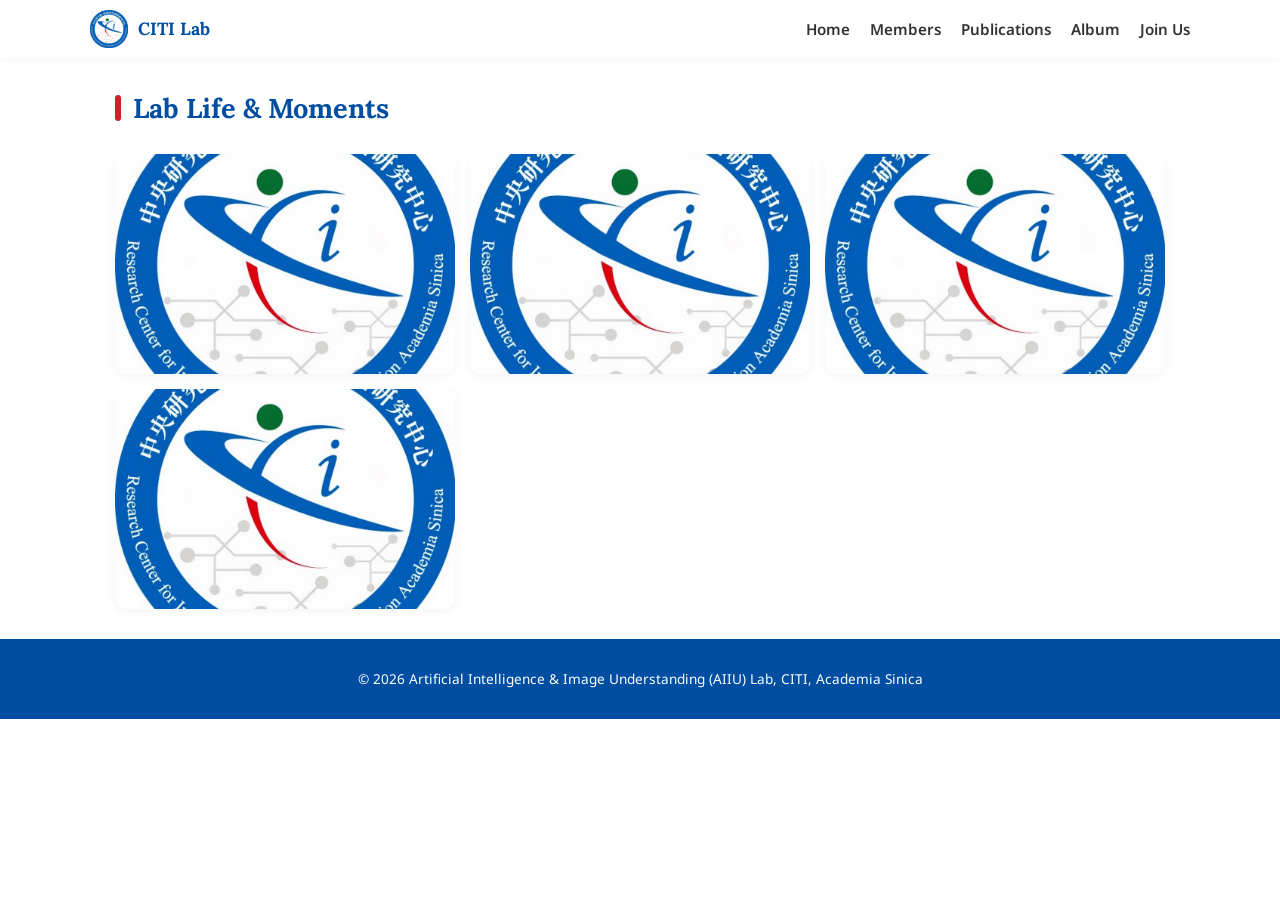
==== album.html @ 9535f15d "initial commit for new website" ====
<!DOCTYPE html>
<html lang="en">
<head>
    <meta charset="UTF-8">
    <meta name="viewport" content="width=device-width, initial-scale=1.0">
    <title>Album | CITI Lab</title>
    <link rel="stylesheet" href="style.css">
</head>
<body>

    <nav>
        <div class="nav-container">
            <a href="index.html" class="nav-logo">
                <img src="assets/logo.jpg" alt="CITI Logo">
                <span>CITI Lab</span>
            </a>
            <ul>
                <li><a href="index.html">Home</a></li>
                <li><a href="members.html">Members</a></li>
                <li><a href="publications.html">Publications</a></li>
                <li><a href="album.html">Album</a></li>
                <li><a href="joinus.html">Join Us</a></li>
            </ul>
        </div>
    </nav>

    <div class="container">
        <h2>Lab Life & Moments</h2>
        
        <div class="album-grid">
            <div class="album-item" data-description="Presenting our research at WACV 2026, Tucson.">
                <img src="assets/logo.jpg" alt="Conference Trip">
            </div>

            <div class="album-item" data-description="Presenting our research at CVPR 2025, Nashville.">
                <img src="assets/logo.jpg" alt="Conference Trip">
            </div>

            <div class="album-item" data-description="Group photo at CITI Building entrance. (Autumn 2025)">
                <img src="assets/logo.jpg" alt="Group Photo">
            </div>

            <div class="album-item" data-description="Happy hour after a productive weekly meeting.">
                <img src="assets/logo.jpg" alt="Happy Hour">
            </div>
        </div>
    </div>

    <footer>&copy; 2026 Artificial Intelligence & Image Understanding (AIIU) Lab, CITI, Academia Sinica</footer>
</body>
</html>
---- style.css ----
/* style.css - 實驗室網站完整整合版 (2026/03) */
@import url('https://fonts.googleapis.com/css2?family=Lora:ital,wght@0,600;0,700;1,400&family=Noto+Sans:wght@400;500;700&display=swap');

:root {
    --citi-blue: #004ea2;
    --citi-blue-dark: #003a7a;
    --citi-blue-light: #e6f0fa;
    --citi-red: #d12128;
    --citi-green: #00703c;
    --text-main: #333333;
    --text-muted: #777777;
    --bg-light: #f8f9fa;
    --shadow-sm: 0 2px 10px rgba(0,0,0,0.05);
    --shadow-md: 0 10px 30px rgba(0,0,0,0.08);
    --radius: 12px;
}

body {
    font-family: 'Noto Sans', sans-serif;
    color: var(--text-main);
    margin: 0;
    line-height: 1.5;
    background-color: #fff;
}

h1, h2, h3 { font-family: 'Lora', serif; color: var(--citi-blue); margin-top: 0; }
a { color: var(--citi-red); text-decoration: none; transition: 0.3s; }
a:hover { color: var(--citi-blue); }

/* ================= 導覽列 (Logo & Tabs 並排) ================= */
nav {
    background: #fff;
    padding: 10px 0;
    position: sticky;
    top: 0;
    z-index: 1000;
    box-shadow: 0 2px 15px rgba(0,0,0,0.03);
}
.nav-container {
    max-width: 1100px;
    margin: 0 auto;
    padding: 0 20px;
    display: flex;
    justify-content: space-between;
    align-items: center;
}
.nav-logo { display: flex; align-items: center; gap: 10px; text-decoration: none; }
.nav-logo img { height: 38px; width: auto; }
.nav-logo span { font-family: 'Lora', serif; font-weight: 700; color: var(--citi-blue); font-size: 1.1rem; }
nav ul { list-style: none; display: flex; gap: 20px; margin: 0; padding: 0; }
nav ul li a { color: var(--text-main); font-weight: 600; font-size: 0.95rem; }
nav ul li a:hover { color: var(--citi-red); }

/* ================= Header ================= */
header {
    text-align: center;
    padding: 50px 20px;
    background: linear-gradient(135deg, var(--citi-blue-light) 0%, #fff 100%);
    border-bottom: 1px solid #eee;
}
header h1 { font-size: 2.2rem; margin-bottom: 8px; }

/* ================= 佈局與通用間距 ================= */
.container { max-width: 1050px; margin: 0 auto; padding: 30px 20px; }
section { margin-bottom: 40px; }
h2 { font-size: 1.7rem; display: flex; align-items: center; margin-bottom: 25px; }
h2::before { content: ''; width: 6px; height: 26px; background: var(--citi-red); margin-right: 12px; border-radius: 3px; }

/* ================= Latest Works: 寬版且資訊高密度 ================= */
.work-card { 
    display: flex; gap: 20px; background: #fff; padding: 10px 18px; 
    border-radius: var(--radius); box-shadow: var(--shadow-sm); 
    border: 1px solid #f0f0f0; margin: 0 auto 8px auto; 
    max-width: 950px; align-items: center; transition: 0.3s;
}
.work-card:hover { box-shadow: var(--shadow-md); transform: translateY(-2px); }

/* 長方形研究截圖 */
.work-card img { 
    width: 200px; height: 75px; object-fit: cover; 
    border-radius: 4px; flex-shrink: 0; border: 1px solid #eee; 
}

.work-info { display: flex; flex-direction: column; justify-content: center; overflow: hidden; }

/* 標題：允許自動換行且不截斷 */
.work-info h3 { 
    font-size: 1.15rem; margin-bottom: 2px; line-height: 1.25; 
    white-space: normal; overflow: visible; 
}

/* 作者連結與動態配色 */
.work-authors { font-size: 0.82rem; color: var(--text-muted); margin-bottom: 1px; display: block; }
.work-authors a { color: var(--text-muted); text-decoration: none; border-bottom: 1px solid transparent; transition: 0.2s; }
.work-authors a:hover { color: var(--citi-blue); border-bottom: 1px solid var(--citi-red); }
.work-authors a.pi-link { font-weight: 700; color: var(--text-main); }

/* 會議 Venue: 放大並縮短與下方的距離 */
.work-venue { 
    font-size: 0.88rem; 
    color: var(--citi-green); 
    font-style: italic; 
    font-family: 'Lora', serif; 
    margin-bottom: 2px; /* 這裡改為 2px，達到剛好貼近但不黏死的效果 */
    line-height: 1.2; 
    display: block; 
}

/* 研究簡述：限制兩行，保持視覺整潔 */
.work-info p { 
    font-size: 0.82rem; 
    margin-top: 0; 
    margin-bottom: 8px; 
    line-height: 1.35; 
    color: #555;
    display: -webkit-box; 
    -webkit-line-clamp: 2; 
    -webkit-box-vertical: vertical; 
    overflow: hidden;
}

.work-links { font-size: 0.78rem; font-weight: 600; }
.work-links a { margin-right: 12px; }

/* ================= 其他區塊樣式 (相簿、成員、頁尾) ================= */
.news-item { display: flex; background: #fff; padding: 15px; border-radius: var(--radius); box-shadow: var(--shadow-sm); margin-bottom: 10px; border: 1px solid #f0f0f0; transition: 0.3s; }
.news-date { width: 85px; font-weight: 700; color: var(--citi-green); flex-shrink: 0; font-size: 0.85rem; }

/* ================= 成員清單 (Current Members - 條列式帶頭貼) ================= */
.member-list { list-style: none; padding: 0; margin: 0 auto; max-width: 950px; }
.member-item { 
    display: flex; align-items: center; gap: 20px; padding: 12px 15px; 
    border-bottom: 1px solid #f0f0f0; transition: 0.2s;
}
.member-item:hover { background: var(--bg-light); border-radius: 8px; }

.member-avatar { 
    width: 50px; height: 50px; border-radius: 50%; 
    object-fit: cover; flex-shrink: 0; border: 2px solid #fff; box-shadow: var(--shadow-sm);
}
.member-info { display: flex; flex-direction: column; }
.member-name { font-weight: 700; color: var(--citi-blue); font-size: 1rem; }
.member-role { font-size: 0.85rem; color: var(--text-muted); }
.member-research { font-size: 0.82rem; color: #555; margin-top: 2px; }

.member-links { font-size: 0.78rem; font-weight: 600; }
.member-links a { margin-right: 12px; }

/* ================= Alumni 區塊 (條列式) ================= */
.alumni-section {
    margin-top: 60px;
    border-top: 2px solid var(--citi-blue-light);
    padding-top: 30px;
}

.alumni-list {
    list-style: none;
    padding: 0;
    margin: 0 auto;
    max-width: 900px;
}

.alumni-item {
    display: grid;
    grid-template-columns: 1.5fr 1.5fr 2fr; /* 姓名/來源 | 時間 | 去向 */
    padding: 12px 15px;
    border-bottom: 1px solid #f0f0f0;
    font-size: 0.9rem;
    align-items: center;
    transition: background 0.2s;
}

.alumni-item:hover {
    background-color: var(--citi-blue-light);
}

.alumni-name {
    font-weight: 700;
    color: var(--citi-blue);
}

.alumni-period {
    color: var(--text-muted);
    font-family: 'Lora', serif;
    font-style: italic;
    font-size: 0.85rem;
}

.alumni-destination {
    color: var(--citi-green);
    font-weight: 500;
}

.footer-contact { background: var(--bg-light); border-top: 1px solid #eee; padding: 40px 0; }
.contact-grid { display: grid; grid-template-columns: 1.2fr 1fr; gap: 40px; }
.map-container iframe { width: 100%; height: 260px; border-radius: var(--radius); border: none; }

/* ================= 相簿 (Album): 恢復網格與懸停效果 ================= */
.album-grid { 
    display: grid; 
    grid-template-columns: repeat(auto-fill, minmax(280px, 1fr)); 
    gap: 15px; 
    margin-top: 20px;
}

.album-item { 
    position: relative; 
    overflow: hidden; 
    border-radius: var(--radius); 
    box-shadow: var(--shadow-sm);
    cursor: pointer; 
    height: 220px; /* 統一高度確保整齊 */
}

.album-item img { 
    width: 100%; 
    height: 100%; 
    object-fit: cover; 
    display: block; 
    transition: transform 0.5s ease; 
}

/* 滑鼠懸停時的黑色遮罩與描述文字 */
.album-item::after {
    content: attr(data-description); /* 讀取 HTML 中的 data-description 屬性 */
    position: absolute; 
    bottom: 0; 
    left: 0; 
    width: 100%; 
    padding: 20px 15px 15px 15px;
    background: linear-gradient(to top, rgba(0,0,0,0.8) 0%, rgba(0,0,0,0) 100%);
    color: #fff; 
    font-size: 0.85rem; 
    font-weight: 500;
    opacity: 0; 
    transition: opacity 0.3s ease; 
    box-sizing: border-box;
    pointer-events: none; /* 確保不會干擾點擊 */
}

.album-item:hover img { 
    transform: scale(1.1); /* 圖片輕微放大 */
}

.album-item:hover::after { 
    opacity: 1; /* 懸停時顯示文字 */
}

footer { text-align: center; padding: 30px; background: var(--citi-blue); color: #fff; font-size: 0.85rem; }

/* 響應式：手機版改為垂直堆疊 */
@media (max-width: 600px) {
    .alumni-item {
        grid-template-columns: 1fr;
        gap: 5px;
        padding: 15px;
    }
}

/* ================= RWD ================= */
@media (max-width: 850px) {
    .work-card { flex-direction: column; text-align: center; padding: 15px; }
    .work-card img { width: 100%; height: auto; max-width: 300px; }
    .contact-grid { grid-template-columns: 1fr; }
}
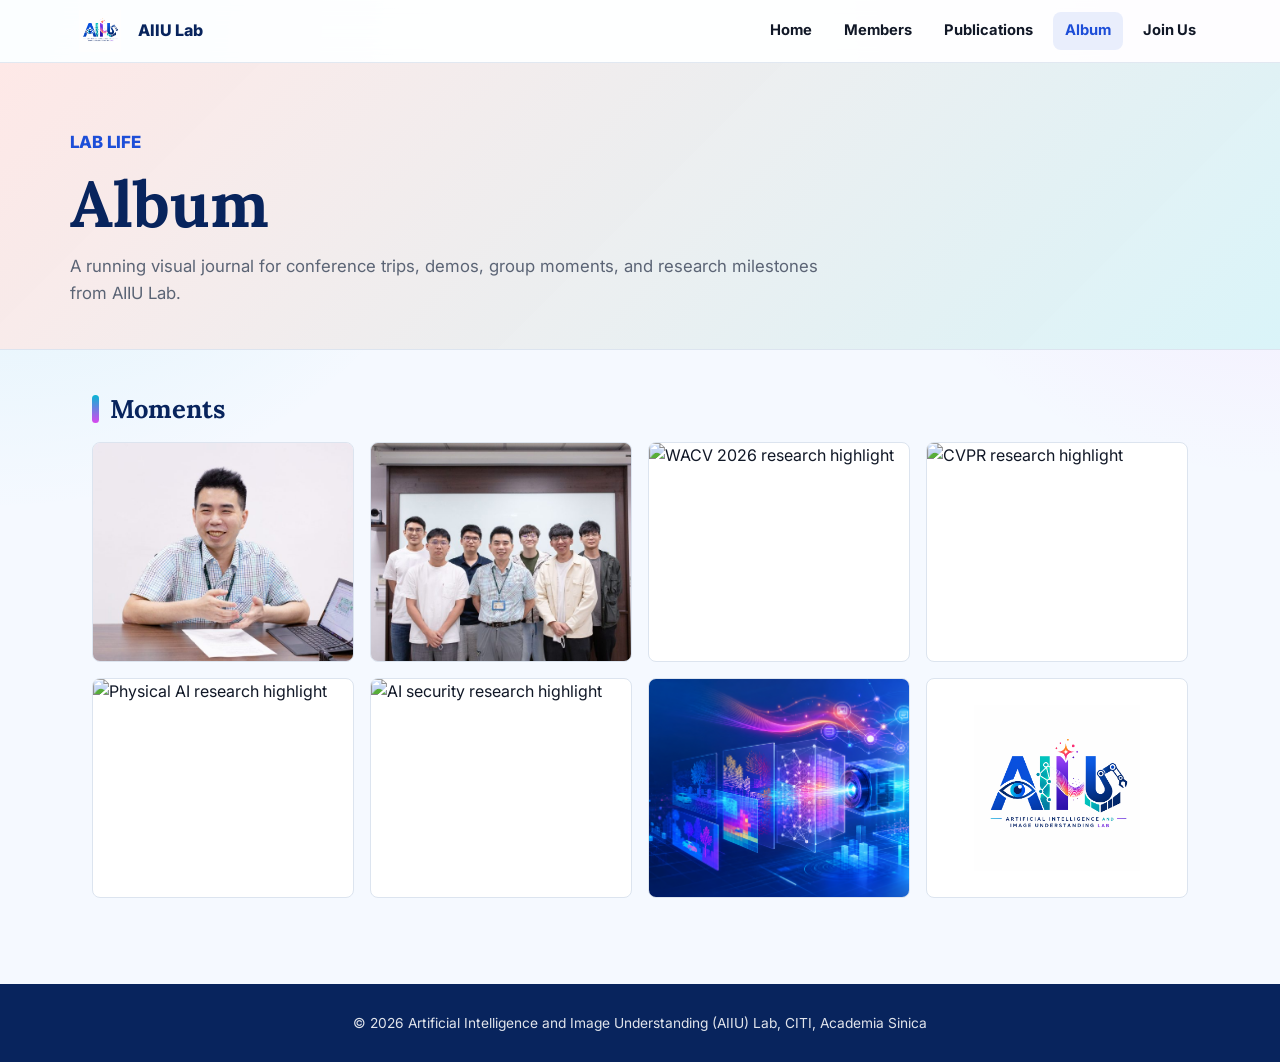
==== commit 2dbda37a: "upload the upgraded htmls" ====
--- a/album.html
+++ b/album.html
@@ -3,49 +3,68 @@
 <head>
     <meta charset="UTF-8">
     <meta name="viewport" content="width=device-width, initial-scale=1.0">
-    <title>Album | CITI Lab</title>
+    <title>Album | AIIU Lab</title>
     <link rel="stylesheet" href="style.css">
 </head>
 <body>
-
     <nav>
         <div class="nav-container">
             <a href="index.html" class="nav-logo">
-                <img src="assets/logo.jpg" alt="CITI Logo">
-                <span>CITI Lab</span>
+                <img src="assets/AIIU_logo.png" alt="AIIU Lab Logo">
+                <span>AIIU Lab</span>
             </a>
             <ul>
                 <li><a href="index.html">Home</a></li>
                 <li><a href="members.html">Members</a></li>
                 <li><a href="publications.html">Publications</a></li>
-                <li><a href="album.html">Album</a></li>
+                <li><a class="active" href="album.html">Album</a></li>
                 <li><a href="joinus.html">Join Us</a></li>
             </ul>
         </div>
     </nav>
 
-    <div class="container">
-        <h2>Lab Life & Moments</h2>
-        
-        <div class="album-grid">
-            <div class="album-item" data-description="Presenting our research at WACV 2026, Tucson.">
-                <img src="assets/logo.jpg" alt="Conference Trip">
+    <header class="page-hero album-hero">
+        <div class="page-hero-inner">
+            <p class="eyebrow">Lab Life</p>
+            <h1>Album</h1>
+            <p>A running visual journal for conference trips, demos, group moments, and research milestones from AIIU Lab.</p>
+        </div>
+    </header>
+
+    <main class="container">
+        <section>
+            <div class="section-heading">
+                <h2>Moments</h2>
             </div>
+            <div class="album-grid">
+                <article class="album-item" data-description="AIIU Lab profile photo from Academia Sinica research feature.">
+                    <img src="assets/album/chen-jun-cheng-05.jpg" alt="Jun-Cheng Chen Academia Sinica research feature">
+                </article>
+                <article class="album-item" data-description="AIIU Lab research feature image from Academia Sinica.">
+                    <img src="assets/album/chen-jun-cheng-06.jpg" alt="AIIU Lab Academia Sinica research feature">
+                </article>
+                <article class="album-item" data-description="WACV 2026 research highlights: generative control, stereo pose estimation, concept erasure, and domain-adaptive detection.">
+                    <img src="assets/thumb-generative.png" alt="WACV 2026 research highlight">
+                </article>
+                <article class="album-item" data-description="CVPR 2025 and CVPR 2026 directions: deepfake detection, agentic data generation, and visual foundation models.">
+                    <img src="assets/thumb-multimodal.png" alt="CVPR research highlight">
+                </article>
+                <article class="album-item" data-description="Physical AI and 3D perception: stereo geometry, object pose, and dynamic scene rendering.">
+                    <img src="assets/thumb-physical-ai.png" alt="Physical AI research highlight">
+                </article>
+                <article class="album-item" data-description="AI security themes: watermark robustness, backdoors, adversarial attacks, and trustworthy generative AI.">
+                    <img src="assets/thumb-security.png" alt="AI security research highlight">
+                </article>
+                <article class="album-item" data-description="AIIU Lab identity: artificial intelligence, image understanding, robotics, and multimodal reasoning.">
+                    <img src="assets/aiiu-hero-banner.png" alt="AIIU Lab visual identity">
+                </article>
+                <article class="album-item album-logo-tile" data-description="More lab photos can be added here as conference, demo, and group images become available.">
+                    <img src="assets/AIIU_logo.png" alt="AIIU Lab logo">
+                </article>
+            </div>
+        </section>
+    </main>
 
-            <div class="album-item" data-description="Presenting our research at CVPR 2025, Nashville.">
-                <img src="assets/logo.jpg" alt="Conference Trip">
-            </div>
-
-            <div class="album-item" data-description="Group photo at CITI Building entrance. (Autumn 2025)">
-                <img src="assets/logo.jpg" alt="Group Photo">
-            </div>
-
-            <div class="album-item" data-description="Happy hour after a productive weekly meeting.">
-                <img src="assets/logo.jpg" alt="Happy Hour">
-            </div>
-        </div>
-    </div>
-
-    <footer>&copy; 2026 Artificial Intelligence & Image Understanding (AIIU) Lab, CITI, Academia Sinica</footer>
+    <footer>&copy; 2026 Artificial Intelligence and Image Understanding (AIIU) Lab, CITI, Academia Sinica</footer>
 </body>
-</html>+</html>
--- a/style.css
+++ b/style.css
@@ -1,265 +1,939 @@
-/* style.css - 實驗室網站完整整合版 (2026/03) */
-@import url('https://fonts.googleapis.com/css2?family=Lora:ital,wght@0,600;0,700;1,400&family=Noto+Sans:wght@400;500;700&display=swap');
+@import url('https://fonts.googleapis.com/css2?family=Inter:wght@400;500;600;700;800&family=Lora:wght@600;700&display=swap');
 
 :root {
-    --citi-blue: #004ea2;
-    --citi-blue-dark: #003a7a;
-    --citi-blue-light: #e6f0fa;
-    --citi-red: #d12128;
-    --citi-green: #00703c;
-    --text-main: #333333;
-    --text-muted: #777777;
-    --bg-light: #f8f9fa;
-    --shadow-sm: 0 2px 10px rgba(0,0,0,0.05);
-    --shadow-md: 0 10px 30px rgba(0,0,0,0.08);
-    --radius: 12px;
+    --ink: #111827;
+    --muted: #5b6475;
+    --line: #dce4ef;
+    --paper: #ffffff;
+    --soft: #f5f9ff;
+    --cobalt: #1d4ed8;
+    --deep: #08245d;
+    --cyan: #06b6d4;
+    --teal: #14b8a6;
+    --coral: #f9736a;
+    --magenta: #d946ef;
+    --green: #10b981;
+    --shadow: 0 16px 40px rgba(21, 45, 94, 0.12);
+    --radius: 8px;
+}
+
+* {
+    box-sizing: border-box;
+}
+
+html {
+    scroll-behavior: smooth;
 }
 
 body {
-    font-family: 'Noto Sans', sans-serif;
-    color: var(--text-main);
     margin: 0;
-    line-height: 1.5;
-    background-color: #fff;
-}
-
-h1, h2, h3 { font-family: 'Lora', serif; color: var(--citi-blue); margin-top: 0; }
-a { color: var(--citi-red); text-decoration: none; transition: 0.3s; }
-a:hover { color: var(--citi-blue); }
-
-/* ================= 導覽列 (Logo & Tabs 並排) ================= */
+    font-family: Inter, "Noto Sans", Arial, sans-serif;
+    color: var(--ink);
+    line-height: 1.6;
+    background:
+        radial-gradient(circle at top left, rgba(6, 182, 212, 0.14), transparent 32rem),
+        radial-gradient(circle at top right, rgba(217, 70, 239, 0.12), transparent 30rem),
+        var(--soft);
+}
+
+a {
+    color: var(--cobalt);
+    text-decoration: none;
+    transition: color 0.2s ease, border-color 0.2s ease, background 0.2s ease;
+}
+
+a:hover {
+    color: var(--magenta);
+}
+
+h1,
+h2,
+h3 {
+    margin: 0;
+    line-height: 1.15;
+}
+
+h1,
+h2 {
+    font-family: Lora, Georgia, serif;
+    color: var(--deep);
+}
+
+p {
+    margin: 0;
+}
+
 nav {
-    background: #fff;
-    padding: 10px 0;
     position: sticky;
     top: 0;
-    z-index: 1000;
-    box-shadow: 0 2px 15px rgba(0,0,0,0.03);
-}
+    z-index: 20;
+    background: rgba(255, 255, 255, 0.9);
+    border-bottom: 1px solid rgba(220, 228, 239, 0.85);
+    backdrop-filter: blur(18px);
+}
+
 .nav-container {
-    max-width: 1100px;
+    max-width: 1180px;
     margin: 0 auto;
-    padding: 0 20px;
+    padding: 10px 22px;
+    display: flex;
+    align-items: center;
+    justify-content: space-between;
+    gap: 18px;
+}
+
+.nav-logo {
+    display: flex;
+    align-items: center;
+    gap: 10px;
+    min-width: max-content;
+}
+
+.nav-logo img {
+    width: 56px;
+    height: 42px;
+    object-fit: contain;
+}
+
+.nav-logo span {
+    color: var(--deep);
+    font-weight: 800;
+    letter-spacing: 0;
+}
+
+nav ul {
+    display: flex;
+    align-items: center;
+    justify-content: flex-end;
+    flex-wrap: wrap;
+    gap: 8px;
+    margin: 0;
+    padding: 0;
+    list-style: none;
+}
+
+nav li a {
+    display: inline-flex;
+    align-items: center;
+    min-height: 36px;
+    padding: 7px 12px;
+    border-radius: var(--radius);
+    color: var(--ink);
+    font-weight: 700;
+    font-size: 0.92rem;
+}
+
+nav li a:hover,
+nav li a.active {
+    color: var(--cobalt);
+    background: rgba(29, 78, 216, 0.09);
+}
+
+.container {
+    max-width: 1140px;
+    margin: 0 auto;
+    padding: 44px 22px;
+}
+
+.hero {
+    position: relative;
+    min-height: 560px;
+    display: grid;
+    align-items: end;
+    overflow: hidden;
+    background: var(--deep);
+}
+
+.hero-bg {
+    position: absolute;
+    inset: 0;
+    width: 100%;
+    height: 100%;
+    object-fit: cover;
+}
+
+.hero-overlay {
+    position: absolute;
+    inset: 0;
+    background:
+        linear-gradient(90deg, rgba(4, 17, 46, 0.94) 0%, rgba(4, 17, 46, 0.78) 38%, rgba(4, 17, 46, 0.18) 100%),
+        linear-gradient(0deg, rgba(4, 17, 46, 0.88), rgba(4, 17, 46, 0.12) 58%);
+}
+
+.hero-content {
+    position: relative;
+    width: min(1140px, 100%);
+    margin: 0 auto;
+    padding: 86px 22px 68px;
+    color: #fff;
+}
+
+.eyebrow {
+    margin-bottom: 12px;
+    color: #a7f3ff;
+    font-size: 0.82rem;
+    font-weight: 800;
+    text-transform: uppercase;
+    letter-spacing: 0;
+}
+
+.hero h1 {
+    max-width: 1040px;
+    color: #fff;
+    font-size: clamp(2.8rem, 7vw, 6.5rem);
+    letter-spacing: 0;
+}
+
+.hero-copy {
+    max-width: 840px;
+    margin-top: 18px;
+    color: rgba(255, 255, 255, 0.88);
+    font-size: clamp(1rem, 1.8vw, 1.22rem);
+}
+
+.hero-tags {
+    display: flex;
+    flex-wrap: wrap;
+    gap: 9px;
+    margin-top: 24px;
+}
+
+.hero-tags span {
+    padding: 7px 11px;
+    border-radius: var(--radius);
+    color: #ecfeff;
+    background: rgba(255, 255, 255, 0.12);
+    border: 1px solid rgba(255, 255, 255, 0.18);
+    font-size: 0.86rem;
+    font-weight: 700;
+}
+
+.hero-pi {
+    margin-top: 20px;
+    color: rgba(255, 255, 255, 0.86);
+}
+
+.hero-pi a {
+    color: #67e8f9;
+    border-bottom: 1px solid rgba(103, 232, 249, 0.5);
+}
+
+.intro-grid {
+    display: grid;
+    grid-template-columns: repeat(2, minmax(0, 1fr));
+    gap: 18px;
+}
+
+.research-grid {
+    display: grid;
+    grid-template-columns: repeat(3, minmax(0, 1fr));
+    gap: 16px;
+}
+
+.research-card {
+    min-height: 235px;
+    padding: 14px;
+    background: var(--paper);
+    border: 1px solid var(--line);
+    border-radius: var(--radius);
+    box-shadow: 0 8px 26px rgba(21, 45, 94, 0.07);
+}
+
+.research-card img {
+    width: 100%;
+    aspect-ratio: 16 / 9;
+    object-fit: cover;
+    border-radius: 6px;
+    border: 1px solid var(--line);
+}
+
+.research-card h3 {
+    margin-top: 14px;
+    color: var(--deep);
+    font-size: 1.05rem;
+}
+
+.research-card p {
+    margin-top: 8px;
+    color: var(--muted);
+    font-size: 0.92rem;
+}
+
+.mission-panel {
+    padding: 26px;
+    background: var(--paper);
+    border: 1px solid var(--line);
+    border-radius: var(--radius);
+    box-shadow: 0 8px 26px rgba(21, 45, 94, 0.07);
+}
+
+.mission-panel h2,
+.section-heading h2 {
+    color: var(--deep);
+    font-size: 1.6rem;
+}
+
+.mission-panel p {
+    margin-top: 12px;
+    color: var(--muted);
+}
+
+.section-heading {
     display: flex;
     justify-content: space-between;
+    align-items: end;
+    gap: 18px;
+    margin-bottom: 18px;
+}
+
+.section-heading h2 {
+    display: flex;
     align-items: center;
-}
-.nav-logo { display: flex; align-items: center; gap: 10px; text-decoration: none; }
-.nav-logo img { height: 38px; width: auto; }
-.nav-logo span { font-family: 'Lora', serif; font-weight: 700; color: var(--citi-blue); font-size: 1.1rem; }
-nav ul { list-style: none; display: flex; gap: 20px; margin: 0; padding: 0; }
-nav ul li a { color: var(--text-main); font-weight: 600; font-size: 0.95rem; }
-nav ul li a:hover { color: var(--citi-red); }
-
-/* ================= Header ================= */
-header {
+    gap: 11px;
+}
+
+.section-heading h2::before {
+    content: "";
+    width: 7px;
+    height: 28px;
+    border-radius: 999px;
+    background: linear-gradient(180deg, var(--cyan), var(--magenta));
+}
+
+.section-heading > a {
+    font-weight: 800;
+    font-size: 0.92rem;
+}
+
+.news-list {
+    display: grid;
+    gap: 10px;
+}
+
+.news-item {
+    display: grid;
+    grid-template-columns: 116px minmax(0, 1fr);
+    gap: 16px;
+    align-items: start;
+    padding: 16px 18px;
+    background: rgba(255, 255, 255, 0.92);
+    border: 1px solid var(--line);
+    border-left: 5px solid var(--cyan);
+    border-radius: var(--radius);
+}
+
+.news-date {
+    color: var(--cobalt);
+    font-weight: 800;
+    font-size: 0.9rem;
+}
+
+.news-content {
+    color: var(--muted);
+}
+
+.work-grid {
+    display: grid;
+    gap: 16px;
+}
+
+.work-card {
+    display: grid;
+    grid-template-columns: 250px minmax(0, 1fr);
+    gap: 20px;
+    align-items: center;
+    padding: 16px;
+    background: var(--paper);
+    border: 1px solid var(--line);
+    border-radius: var(--radius);
+    box-shadow: 0 8px 26px rgba(21, 45, 94, 0.07);
+}
+
+.work-card img {
+    width: 100%;
+    aspect-ratio: 16 / 9;
+    object-fit: cover;
+    border-radius: 6px;
+    border: 1px solid var(--line);
+    background: #eef6ff;
+}
+
+.work-info {
+    min-width: 0;
+}
+
+.work-venue,
+.pub-venue {
+    display: inline-flex;
+    width: fit-content;
+    margin-bottom: 8px;
+    padding: 4px 8px;
+    border-radius: 6px;
+    color: #075985;
+    background: rgba(6, 182, 212, 0.14);
+    font-size: 0.78rem;
+    font-weight: 800;
+}
+
+.work-info h3 {
+    color: var(--deep);
+    font-size: 1.15rem;
+}
+
+.work-authors {
+    margin-top: 6px;
+    color: var(--muted);
+    font-size: 0.9rem;
+}
+
+.work-info p:not(.work-authors) {
+    margin-top: 10px;
+    color: var(--muted);
+    font-size: 0.93rem;
+}
+
+.work-links,
+.pub-links {
+    display: flex;
+    flex-wrap: wrap;
+    gap: 8px;
+    margin-top: 12px;
+}
+
+.work-links a,
+.pub-links a,
+.work-links span,
+.pub-links span {
+    display: inline-flex;
+    align-items: center;
+    min-height: 30px;
+    padding: 5px 9px;
+    border-radius: 6px;
+    font-size: 0.82rem;
+    font-weight: 800;
+}
+
+.work-links a,
+.pub-links a {
+    color: #fff;
+    background: linear-gradient(135deg, var(--cobalt), var(--teal));
+}
+
+.work-links a:hover,
+.pub-links a:hover {
+    color: #fff;
+    background: linear-gradient(135deg, var(--magenta), var(--coral));
+}
+
+.work-links span,
+.pub-links span {
+    color: var(--muted);
+    background: #edf2f7;
+}
+
+.page-hero {
+    padding: 54px 22px 42px;
+    background: linear-gradient(135deg, rgba(6, 182, 212, 0.18), rgba(217, 70, 239, 0.12)), #fff;
+    border-bottom: 1px solid var(--line);
+}
+
+.page-hero-inner {
+    max-width: 1140px;
+    margin: 0 auto;
+}
+
+.page-hero h1 {
+    color: var(--deep);
+    font-size: clamp(2.2rem, 5vw, 4rem);
+}
+
+.page-hero p {
+    max-width: 760px;
+    margin-top: 12px;
+    color: var(--muted);
+    font-size: 1.05rem;
+}
+
+.page-hero .eyebrow {
+    color: var(--cobalt);
+}
+
+.pub-tools {
+    display: flex;
+    flex-wrap: wrap;
+    justify-content: space-between;
+    gap: 14px;
+    margin-bottom: 22px;
+}
+
+.pub-filters {
+    display: flex;
+    flex-wrap: wrap;
+    gap: 8px;
+}
+
+.pub-filter {
+    min-height: 36px;
+    padding: 7px 11px;
+    border: 1px solid var(--line);
+    border-radius: var(--radius);
+    color: var(--ink);
+    background: #fff;
+    font: inherit;
+    font-size: 0.9rem;
+    font-weight: 800;
+    cursor: pointer;
+}
+
+.pub-filter.active,
+.pub-filter:hover {
+    color: #fff;
+    border-color: var(--cobalt);
+    background: var(--cobalt);
+}
+
+.pub-search {
+    width: min(100%, 320px);
+    min-height: 38px;
+    padding: 8px 12px;
+    border: 1px solid var(--line);
+    border-radius: var(--radius);
+    color: var(--ink);
+    font: inherit;
+}
+
+.pub-section {
+    margin-top: 28px;
+}
+
+.pub-section h2 {
+    margin-bottom: 14px;
+    color: var(--deep);
+    font-size: 1.45rem;
+}
+
+.pub-list {
+    display: grid;
+    gap: 14px;
+}
+
+.pub-card {
+    display: grid;
+    grid-template-columns: 210px minmax(0, 1fr);
+    gap: 18px;
+    padding: 14px;
+    background: var(--paper);
+    border: 1px solid var(--line);
+    border-radius: var(--radius);
+}
+
+.pub-card img {
+    width: 100%;
+    aspect-ratio: 16 / 9;
+    object-fit: cover;
+    border: 1px solid var(--line);
+    border-radius: 6px;
+    background: #eef6ff;
+}
+
+.pub-title {
+    display: block;
+    color: var(--deep);
+    font-weight: 800;
+    line-height: 1.3;
+}
+
+.pub-authors,
+.pub-meta {
+    margin-top: 6px;
+    color: var(--muted);
+    font-size: 0.91rem;
+}
+
+.pub-meta {
+    color: #334155;
+}
+
+.pub-year {
+    color: var(--magenta);
+    font-weight: 800;
+}
+
+.member-list,
+.alumni-list {
+    max-width: 950px;
+    margin: 0 auto;
+    padding: 0;
+    list-style: none;
+}
+
+.people-hero {
+    background: linear-gradient(135deg, rgba(20, 184, 166, 0.16), rgba(29, 78, 216, 0.13)), #fff;
+}
+
+.album-hero {
+    background: linear-gradient(135deg, rgba(249, 115, 106, 0.16), rgba(6, 182, 212, 0.15)), #fff;
+}
+
+.join-hero {
+    background: linear-gradient(135deg, rgba(217, 70, 239, 0.15), rgba(16, 185, 129, 0.14)), #fff;
+}
+
+.people-grid,
+.join-grid {
+    display: grid;
+    grid-template-columns: repeat(3, minmax(0, 1fr));
+    gap: 16px;
+}
+
+.pi-grid {
+    grid-template-columns: minmax(0, 1fr);
+}
+
+.person-card,
+.join-card {
+    display: grid;
+    gap: 14px;
+    align-content: start;
+    min-height: 100%;
+    padding: 18px;
+    background: var(--paper);
+    border: 1px solid var(--line);
+    border-radius: var(--radius);
+    box-shadow: 0 8px 26px rgba(21, 45, 94, 0.07);
+}
+
+.featured-person {
+    grid-template-columns: 180px minmax(0, 1fr);
+    align-items: center;
+}
+
+.person-photo,
+.person-initials {
+    width: 112px;
+    height: 112px;
+    border-radius: 50%;
+    border: 3px solid #fff;
+    box-shadow: 0 12px 26px rgba(21, 45, 94, 0.16);
+}
+
+.featured-person .person-photo {
+    width: 160px;
+    height: 160px;
+}
+
+.person-photo {
+    object-fit: cover;
+    background: #eef6ff;
+}
+
+.person-initials {
+    display: grid;
+    place-items: center;
+    color: #fff;
+    background: linear-gradient(135deg, var(--cobalt), var(--magenta));
+    font-weight: 800;
+    font-size: 1.65rem;
+}
+
+.person-kicker {
+    color: var(--cobalt);
+    font-size: 0.78rem;
+    font-weight: 800;
+    text-transform: uppercase;
+    letter-spacing: 0;
+}
+
+.person-info h3,
+.join-card h3 {
+    color: var(--deep);
+    font-size: 1.2rem;
+}
+
+.person-info p,
+.join-card p {
+    margin-top: 6px;
+    color: var(--muted);
+    font-size: 0.92rem;
+}
+
+.person-focus {
+    min-height: 66px;
+}
+
+.person-links {
+    display: flex;
+    flex-wrap: wrap;
+    gap: 8px;
+    margin-top: 14px;
+}
+
+.person-links a,
+.person-links span {
+    display: inline-flex;
+    align-items: center;
+    min-height: 30px;
+    padding: 5px 9px;
+    border-radius: 6px;
+    font-size: 0.82rem;
+    font-weight: 800;
+}
+
+.person-links a {
+    color: #fff;
+    background: linear-gradient(135deg, var(--cobalt), var(--teal));
+}
+
+.person-links span {
+    color: var(--muted);
+    background: #edf2f7;
+}
+
+.alumni-head {
+    color: var(--deep);
+    background: linear-gradient(135deg, rgba(6, 182, 212, 0.11), rgba(29, 78, 216, 0.08));
+    font-weight: 800;
+}
+
+.join-card {
+    position: relative;
+    overflow: hidden;
+}
+
+.join-card::before {
+    content: "";
+    position: absolute;
+    inset: 0 0 auto;
+    height: 4px;
+    background: linear-gradient(90deg, var(--cyan), var(--magenta), var(--coral));
+}
+
+.join-icon {
+    display: grid;
+    place-items: center;
+    width: 52px;
+    height: 52px;
+    border-radius: var(--radius);
+    color: #fff;
+    background: linear-gradient(135deg, var(--cobalt), var(--teal));
+    font-weight: 800;
+}
+
+.member-item,
+.alumni-item {
+    display: grid;
+    gap: 12px;
+    align-items: center;
+    padding: 14px;
+    background: #fff;
+    border: 1px solid var(--line);
+    border-radius: var(--radius);
+    margin-bottom: 10px;
+}
+
+.member-item {
+    grid-template-columns: 58px minmax(0, 1fr);
+}
+
+.member-avatar {
+    width: 58px;
+    height: 58px;
+    object-fit: contain;
+    border-radius: 50%;
+    background: #eef6ff;
+    padding: 4px;
+}
+
+.member-info {
+    display: grid;
+    gap: 2px;
+}
+
+.member-name {
+    color: var(--deep);
+    font-weight: 800;
+}
+
+.member-role,
+.member-research,
+.member-links,
+.alumni-period {
+    color: var(--muted);
+    font-size: 0.9rem;
+}
+
+.alumni-section {
+    margin-top: 42px;
+}
+
+.alumni-item {
+    grid-template-columns: 1.3fr 0.8fr 1.4fr;
+}
+
+.alumni-name,
+.alumni-destination {
+    font-weight: 700;
+}
+
+.footer-contact {
+    background: #fff;
+    border-top: 1px solid var(--line);
+}
+
+.contact-grid {
+    display: grid;
+    grid-template-columns: 1.25fr 1fr;
+    gap: 28px;
+    align-items: stretch;
+}
+
+.map-container iframe {
+    width: 100%;
+    height: 280px;
+    border-radius: var(--radius);
+}
+
+.contact-info {
+    padding: 24px;
+    border-radius: var(--radius);
+    background: linear-gradient(135deg, rgba(29, 78, 216, 0.08), rgba(6, 182, 212, 0.08));
+    border: 1px solid var(--line);
+}
+
+.contact-info h3 {
+    margin-bottom: 12px;
+    color: var(--deep);
+}
+
+.contact-info p + p {
+    margin-top: 10px;
+}
+
+.album-grid {
+    display: grid;
+    grid-template-columns: repeat(auto-fill, minmax(260px, 1fr));
+    gap: 16px;
+}
+
+.album-item {
+    position: relative;
+    height: 220px;
+    overflow: hidden;
+    border-radius: var(--radius);
+    border: 1px solid var(--line);
+    background: #fff;
+}
+
+.album-item img {
+    width: 100%;
+    height: 100%;
+    object-fit: cover;
+    display: block;
+    transition: transform 0.35s ease;
+}
+
+.album-logo-tile {
+    background: #fff;
+}
+
+.album-logo-tile img {
+    object-fit: contain;
+    padding: 26px;
+}
+
+.album-item::after {
+    content: attr(data-description);
+    position: absolute;
+    inset: auto 0 0;
+    padding: 42px 14px 14px;
+    color: #fff;
+    background: linear-gradient(to top, rgba(4, 17, 46, 0.88), transparent);
+    font-size: 0.88rem;
+    font-weight: 700;
+    opacity: 0;
+    transition: opacity 0.25s ease;
+}
+
+.album-item:hover img {
+    transform: scale(1.05);
+}
+
+.album-item:hover::after {
+    opacity: 1;
+}
+
+section {
+    margin-bottom: 42px;
+}
+
+footer {
+    padding: 28px 22px;
+    color: rgba(255, 255, 255, 0.88);
+    background: var(--deep);
     text-align: center;
-    padding: 50px 20px;
-    background: linear-gradient(135deg, var(--citi-blue-light) 0%, #fff 100%);
-    border-bottom: 1px solid #eee;
-}
-header h1 { font-size: 2.2rem; margin-bottom: 8px; }
-
-/* ================= 佈局與通用間距 ================= */
-.container { max-width: 1050px; margin: 0 auto; padding: 30px 20px; }
-section { margin-bottom: 40px; }
-h2 { font-size: 1.7rem; display: flex; align-items: center; margin-bottom: 25px; }
-h2::before { content: ''; width: 6px; height: 26px; background: var(--citi-red); margin-right: 12px; border-radius: 3px; }
-
-/* ================= Latest Works: 寬版且資訊高密度 ================= */
-.work-card { 
-    display: flex; gap: 20px; background: #fff; padding: 10px 18px; 
-    border-radius: var(--radius); box-shadow: var(--shadow-sm); 
-    border: 1px solid #f0f0f0; margin: 0 auto 8px auto; 
-    max-width: 950px; align-items: center; transition: 0.3s;
-}
-.work-card:hover { box-shadow: var(--shadow-md); transform: translateY(-2px); }
-
-/* 長方形研究截圖 */
-.work-card img { 
-    width: 200px; height: 75px; object-fit: cover; 
-    border-radius: 4px; flex-shrink: 0; border: 1px solid #eee; 
-}
-
-.work-info { display: flex; flex-direction: column; justify-content: center; overflow: hidden; }
-
-/* 標題：允許自動換行且不截斷 */
-.work-info h3 { 
-    font-size: 1.15rem; margin-bottom: 2px; line-height: 1.25; 
-    white-space: normal; overflow: visible; 
-}
-
-/* 作者連結與動態配色 */
-.work-authors { font-size: 0.82rem; color: var(--text-muted); margin-bottom: 1px; display: block; }
-.work-authors a { color: var(--text-muted); text-decoration: none; border-bottom: 1px solid transparent; transition: 0.2s; }
-.work-authors a:hover { color: var(--citi-blue); border-bottom: 1px solid var(--citi-red); }
-.work-authors a.pi-link { font-weight: 700; color: var(--text-main); }
-
-/* 會議 Venue: 放大並縮短與下方的距離 */
-.work-venue { 
-    font-size: 0.88rem; 
-    color: var(--citi-green); 
-    font-style: italic; 
-    font-family: 'Lora', serif; 
-    margin-bottom: 2px; /* 這裡改為 2px，達到剛好貼近但不黏死的效果 */
-    line-height: 1.2; 
-    display: block; 
-}
-
-/* 研究簡述：限制兩行，保持視覺整潔 */
-.work-info p { 
-    font-size: 0.82rem; 
-    margin-top: 0; 
-    margin-bottom: 8px; 
-    line-height: 1.35; 
-    color: #555;
-    display: -webkit-box; 
-    -webkit-line-clamp: 2; 
-    -webkit-box-vertical: vertical; 
-    overflow: hidden;
-}
-
-.work-links { font-size: 0.78rem; font-weight: 600; }
-.work-links a { margin-right: 12px; }
-
-/* ================= 其他區塊樣式 (相簿、成員、頁尾) ================= */
-.news-item { display: flex; background: #fff; padding: 15px; border-radius: var(--radius); box-shadow: var(--shadow-sm); margin-bottom: 10px; border: 1px solid #f0f0f0; transition: 0.3s; }
-.news-date { width: 85px; font-weight: 700; color: var(--citi-green); flex-shrink: 0; font-size: 0.85rem; }
-
-/* ================= 成員清單 (Current Members - 條列式帶頭貼) ================= */
-.member-list { list-style: none; padding: 0; margin: 0 auto; max-width: 950px; }
-.member-item { 
-    display: flex; align-items: center; gap: 20px; padding: 12px 15px; 
-    border-bottom: 1px solid #f0f0f0; transition: 0.2s;
-}
-.member-item:hover { background: var(--bg-light); border-radius: 8px; }
-
-.member-avatar { 
-    width: 50px; height: 50px; border-radius: 50%; 
-    object-fit: cover; flex-shrink: 0; border: 2px solid #fff; box-shadow: var(--shadow-sm);
-}
-.member-info { display: flex; flex-direction: column; }
-.member-name { font-weight: 700; color: var(--citi-blue); font-size: 1rem; }
-.member-role { font-size: 0.85rem; color: var(--text-muted); }
-.member-research { font-size: 0.82rem; color: #555; margin-top: 2px; }
-
-.member-links { font-size: 0.78rem; font-weight: 600; }
-.member-links a { margin-right: 12px; }
-
-/* ================= Alumni 區塊 (條列式) ================= */
-.alumni-section {
-    margin-top: 60px;
-    border-top: 2px solid var(--citi-blue-light);
-    padding-top: 30px;
-}
-
-.alumni-list {
-    list-style: none;
-    padding: 0;
-    margin: 0 auto;
-    max-width: 900px;
-}
-
-.alumni-item {
-    display: grid;
-    grid-template-columns: 1.5fr 1.5fr 2fr; /* 姓名/來源 | 時間 | 去向 */
-    padding: 12px 15px;
-    border-bottom: 1px solid #f0f0f0;
-    font-size: 0.9rem;
-    align-items: center;
-    transition: background 0.2s;
-}
-
-.alumni-item:hover {
-    background-color: var(--citi-blue-light);
-}
-
-.alumni-name {
-    font-weight: 700;
-    color: var(--citi-blue);
-}
-
-.alumni-period {
-    color: var(--text-muted);
-    font-family: 'Lora', serif;
-    font-style: italic;
-    font-size: 0.85rem;
-}
-
-.alumni-destination {
-    color: var(--citi-green);
-    font-weight: 500;
-}
-
-.footer-contact { background: var(--bg-light); border-top: 1px solid #eee; padding: 40px 0; }
-.contact-grid { display: grid; grid-template-columns: 1.2fr 1fr; gap: 40px; }
-.map-container iframe { width: 100%; height: 260px; border-radius: var(--radius); border: none; }
-
-/* ================= 相簿 (Album): 恢復網格與懸停效果 ================= */
-.album-grid { 
-    display: grid; 
-    grid-template-columns: repeat(auto-fill, minmax(280px, 1fr)); 
-    gap: 15px; 
-    margin-top: 20px;
-}
-
-.album-item { 
-    position: relative; 
-    overflow: hidden; 
-    border-radius: var(--radius); 
-    box-shadow: var(--shadow-sm);
-    cursor: pointer; 
-    height: 220px; /* 統一高度確保整齊 */
-}
-
-.album-item img { 
-    width: 100%; 
-    height: 100%; 
-    object-fit: cover; 
-    display: block; 
-    transition: transform 0.5s ease; 
-}
-
-/* 滑鼠懸停時的黑色遮罩與描述文字 */
-.album-item::after {
-    content: attr(data-description); /* 讀取 HTML 中的 data-description 屬性 */
-    position: absolute; 
-    bottom: 0; 
-    left: 0; 
-    width: 100%; 
-    padding: 20px 15px 15px 15px;
-    background: linear-gradient(to top, rgba(0,0,0,0.8) 0%, rgba(0,0,0,0) 100%);
-    color: #fff; 
-    font-size: 0.85rem; 
-    font-weight: 500;
-    opacity: 0; 
-    transition: opacity 0.3s ease; 
-    box-sizing: border-box;
-    pointer-events: none; /* 確保不會干擾點擊 */
-}
-
-.album-item:hover img { 
-    transform: scale(1.1); /* 圖片輕微放大 */
-}
-
-.album-item:hover::after { 
-    opacity: 1; /* 懸停時顯示文字 */
-}
-
-footer { text-align: center; padding: 30px; background: var(--citi-blue); color: #fff; font-size: 0.85rem; }
-
-/* 響應式：手機版改為垂直堆疊 */
+    font-size: 0.86rem;
+}
+
+@media (max-width: 850px) {
+    .nav-container {
+        align-items: flex-start;
+        flex-direction: column;
+    }
+
+    nav ul {
+        justify-content: flex-start;
+    }
+
+    .hero {
+        min-height: 640px;
+    }
+
+    .intro-grid,
+    .research-grid,
+    .people-grid,
+    .join-grid,
+    .contact-grid {
+        grid-template-columns: 1fr;
+    }
+
+    .featured-person {
+        grid-template-columns: 1fr;
+    }
+
+    .work-card,
+    .pub-card {
+        grid-template-columns: 1fr;
+    }
+
+    .work-card img,
+    .pub-card img {
+        max-height: 260px;
+    }
+}
+
 @media (max-width: 600px) {
+    .container {
+        padding: 34px 16px;
+    }
+
+    .hero-content,
+    .page-hero {
+        padding-left: 16px;
+        padding-right: 16px;
+    }
+
+    .section-heading,
+    .pub-tools {
+        align-items: flex-start;
+        flex-direction: column;
+    }
+
+    .news-item {
+        grid-template-columns: 1fr;
+        gap: 4px;
+    }
+
     .alumni-item {
         grid-template-columns: 1fr;
-        gap: 5px;
-        padding: 15px;
-    }
-}
-
-/* ================= RWD ================= */
-@media (max-width: 850px) {
-    .work-card { flex-direction: column; text-align: center; padding: 15px; }
-    .work-card img { width: 100%; height: auto; max-width: 300px; }
-    .contact-grid { grid-template-columns: 1fr; }
-}+    }
+}
